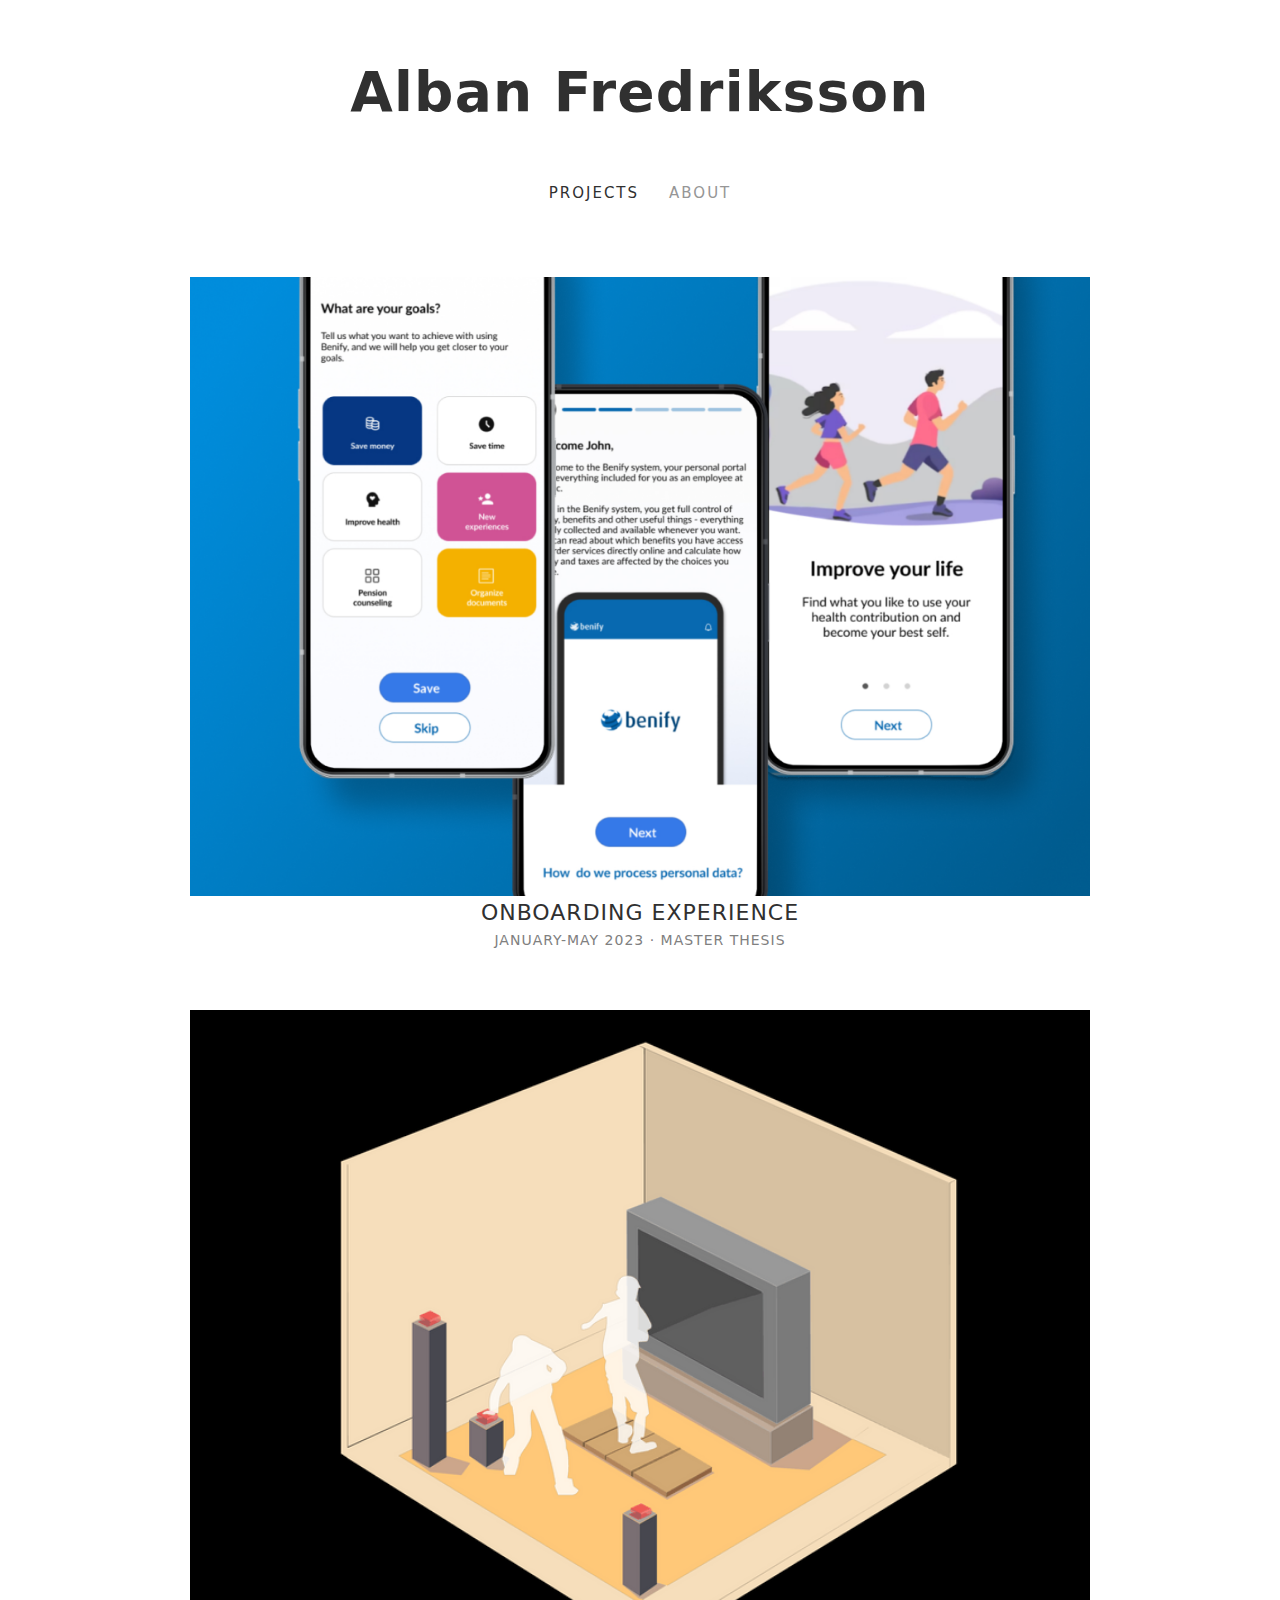
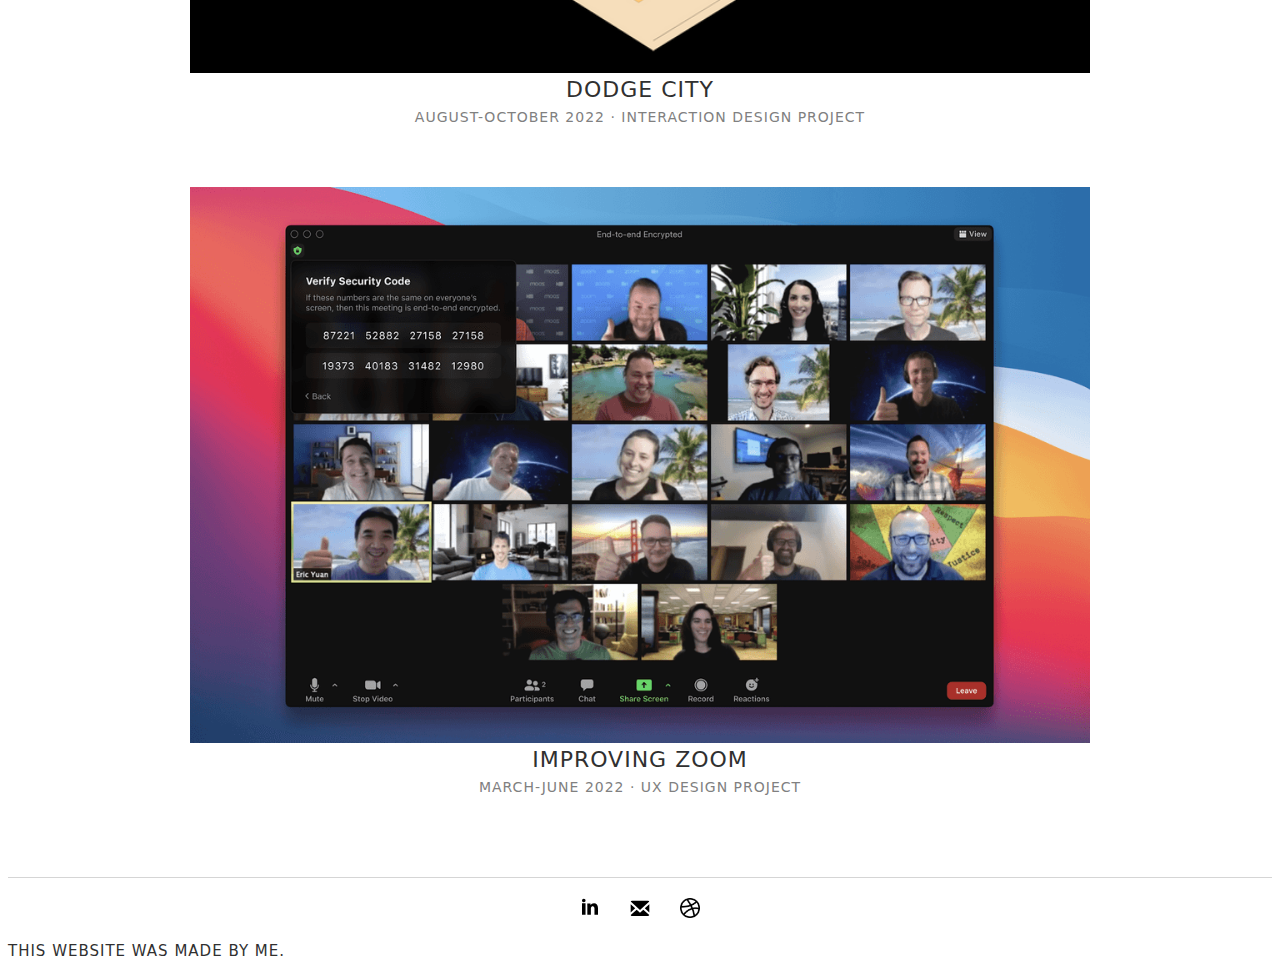
==== index.html @ c1e834f9 "Update and rename home.html to index.html" ====
<!DOCTYPE html>
<html lang="en">
  <head>
    <meta charset="UTF-8" />
    <meta name="viewport" content="width=device-width, initial-scale=1.0" />
    <title>Home</title>
    <link rel="stylesheet" href="home.css" />
    <link rel="preconnect" href="https://fonts.googleapis.com" />
    <link rel="preconnect" href="https://fonts.gstatic.com" crossorigin />
    <link rel="preconnect" href="https://fonts.googleapis.com" />
    <link rel="preconnect" href="https://fonts.gstatic.com" crossorigin />
    <link rel="preconnect" href="https://fonts.googleapis.com" />
    <link rel="preconnect" href="https://fonts.gstatic.com" crossorigin />
    <link rel="preconnect" href="https://fonts.googleapis.com" />
    <link rel="preconnect" href="https://fonts.gstatic.com" crossorigin />
    <link
      href="https://fonts.googleapis.com/css2?family=Montserrat:wght@200;300;400;500;700&display=swap"
      rel="stylesheet"
    />
  </head>

  <body>
    <div class="name-header">
      <a href="home.html">
        <div class="name">Alban Fredriksson</div>
      </a>
    </div>

    <div class="navigation-bar">
      <a class="projects" href="home.html">PROJECTS</a>
      <a class="about" href="About.html">ABOUT</a>
    </div>

    <div class="all-projects">
      <a class="first-project" href="Benify.html">
        <div class="dodge">
          <img src="photos/benify.png" alt="" width="900" />
          <div>
            <p class="text-under-photo">ONBOARDING EXPERIENCE</p>
            <p class="text-under-photo">
              <span style="font-size: 14px; color: gray">JANUARY-MAY 2023 &#xb7; MASTER THESIS</span>
            </p>
          </div>
        </div>
      </a>
    </div>

    <div class="all-projects">
      <a class="first-project" href="Dodge.html">
        <div class="dodge">
          <img src="photos/dodge.png" alt="" width="900" />
          <div>
            <p class="text-under-photo">DODGE CITY</p>
            <p class="text-under-photo">
              <span style="font-size: 14px; color: gray">AUGUST-OCTOBER 2022 &#xb7; INTERACTION DESIGN PROJECT</span>
            </p>
          </div>
        </div>
      </a>
    </div>

    <div class="all-projects">
      <a class="first-project" href="Zoom.html">
        <div class="dodge">
          <img src="photos/zoom.png" alt="" width="900" />
          <div>
            <p class="text-under-photo">IMPROVING ZOOM</p>
            <p class="text-under-photo">
              <span style="font-size: 14px; color: gray">MARCH-JUNE 2022 &#xb7; UX DESIGN PROJECT</span>
            </p>
          </div>
        </div>
      </a>
    </div>



    

    </div>
    <footer class="footer">
      <div class="footer-logos">
        <div class="footer-logo">
          <a
            href="https://www.linkedin.com/in/alban-fredriksson-b3a332230/"
            target="_blank"
          >
            <img src="photos/linkedin.svg" alt="LinkedIn" />
          </a>
        </div>
        <div class="footer-logo">
          <a href="mailto:a.fredriksson229@gmail.com">
            <img
              src="photos/6493080ecf2ab5a0b901a408_social-30.svg"
              alt="Mail"
            />
          </a>
        </div>
        <div class="footer-logo">
          <a href="https://dribbble.com/AlbanFredriksson" target="_blank">
            <img
              src="photos/64ad4845d4f75b8d29791ae5_87400.png"
              alt="Dribbble"
            />
          </a>
        </div>
      </div>
    </footer>
    <div class="madebyme" >THIS WEBSITE WAS MADE BY ME.</div>
  </body>
</html>
---- home.css ----
.name-header, .navigation-bar {
  animation: transitionIn 0.75s;
}

.all-projects {
  animation: fadeIn 0.75s;
}

@keyframes transitionIn {
  from {
    opacity: 0;
    transform: translateY(30px);
  }

  to {
    opacity: 1;
    transform: translateY(0px);
  }
}

@keyframes fadeIn {
  from {
    opacity: 0;
  }

  to {
    opacity: 1;
  }
}


body {
  margin-top: 60px;
  height: 2500px;
  font-family: system-ui, -apple-system, BlinkMacSystemFont, 'Segoe UI', Roboto, Oxygen, Ubuntu, Cantarell, 'Open Sans', 'Helvetica Neue', sans-serif;
  display: flex;
  flex-direction: column;
  min-height: 100vh;
}

a {
  text-decoration: none;
  font-weight: 700;
  color: rgb(48, 48, 48);
}

.name-header {
  display: flex;
  justify-content: center;
  font-size: 55px;
  letter-spacing: 1.2px;
}

.name {
  transition: opacity 0.3s;
  color: rgb(48, 48, 48);
}

.name:hover {
  opacity: 0.7;
}

.navigation-bar {
  display: flex;
  justify-content: center;
  margin-top: 45px;
  color: rgb(48, 48, 48);
  font-weight: 300;
  transition: opacity 0.3s;
}

.about,
.projects {
  font-size: 15px;
  font-weight: 300;
  margin: 15px;
  transition: color 0.2s;
  letter-spacing: 2px;

}

.about{
  color: rgb(150, 150, 150);
}

.about:hover {
  color: black;

}


.all-projects {
  display: flex;
  justify-content: center;
  flex-direction: column;
  align-items: center;
}

.first-project {
  margin-top: 60px;
}

.text-under-photo {
  text-align: center;
  font-size: 22px;
  font-weight: 300;
  margin: 0;
  letter-spacing: 1px;
}

.footer {
  display: flex;
  justify-content: center;
  align-items: center;
  background-color: #353535;
  padding: 20px 0;
  margin-top: 50px;
  position: static;
  border-top: red;
  border-width: 2px;
}

.footer-logos {
  display: flex;
  justify-content: center;
  gap: 30px;
  padding: 0;
}

.footer-logo img {
  width: 20px;
  height: 20px;
}

.footer-logo:hover {
  opacity: 0.7;
}

.footer {
  margin-top: auto;
  display: flex;
  justify-content: center;
  align-items: center;
  background-color: #ffffff;
  padding: 20px 0;
  border-style: solid;
  border-color: rgb(213, 213, 213);
  border-bottom: white;
  border-left: white;
  border-right: white;
  border-width: 1px;
}

.madebyme{
  color: rgb(48, 48, 48);
  font-size: 15px;
  font-weight: 300;
  letter-spacing: 1px;
}


@media (max-width: 950px) {

  .first-project img{
    width: 500px;
  }
}

@media (min-width: 730px) and (max-width: 949px) {
  .first-project img{
    width: 700px;
  }
}
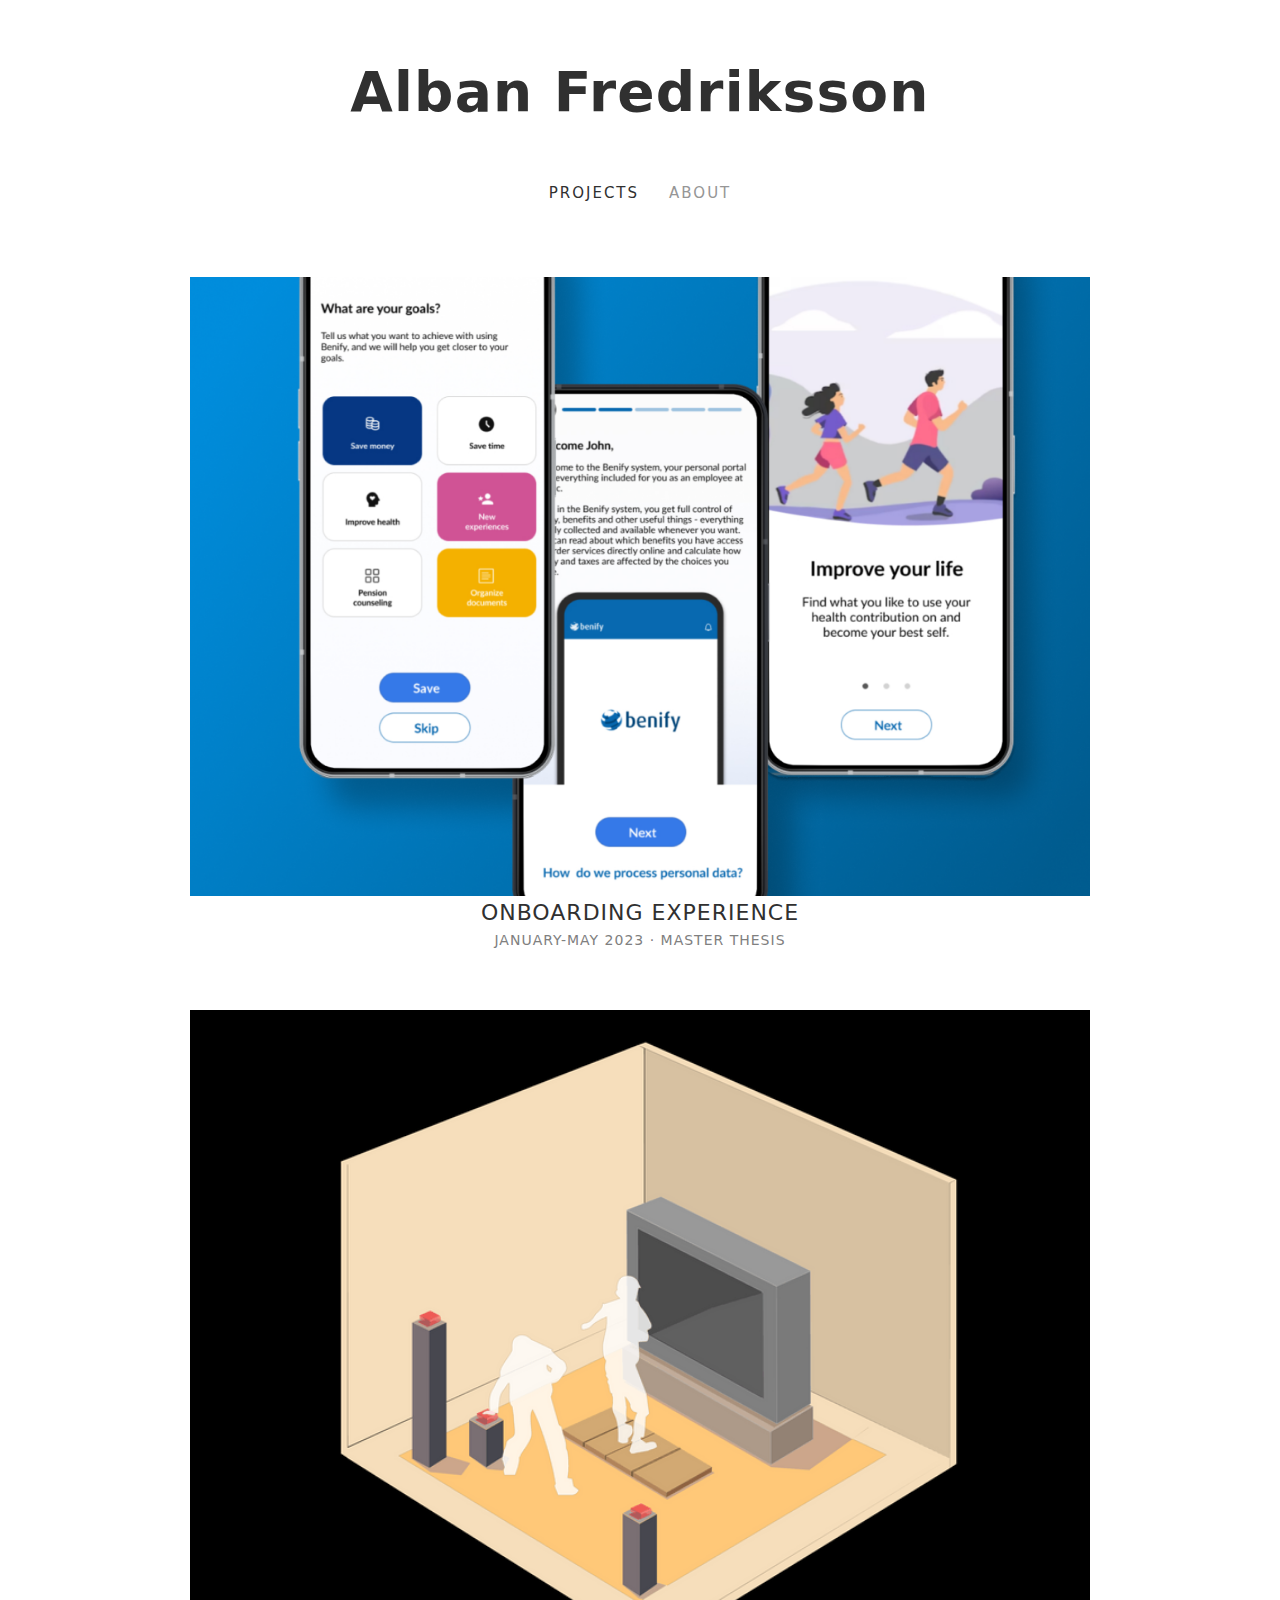
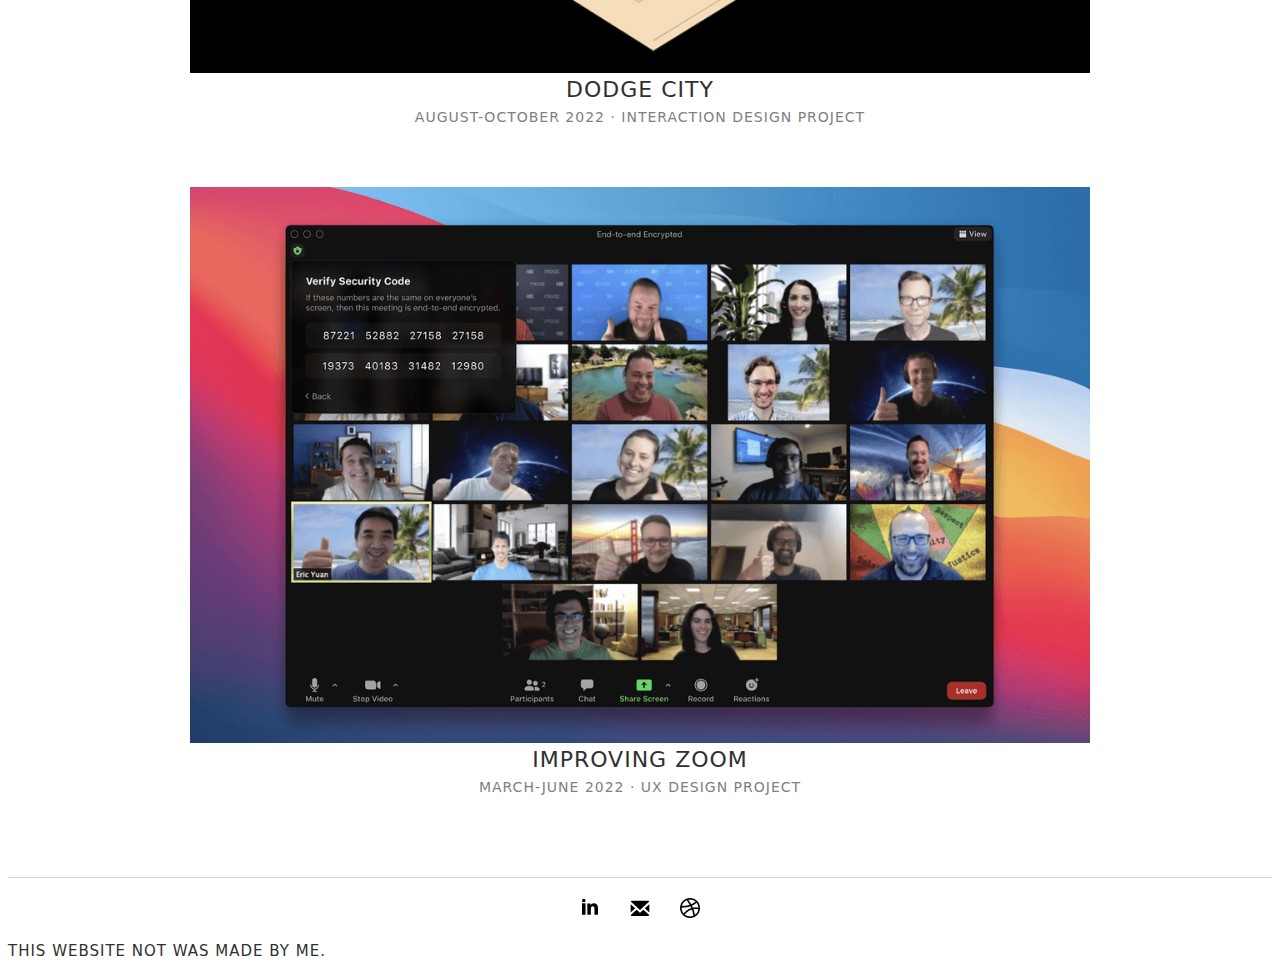
==== commit 454e7fe5: "Update index.html" ====
--- a/index.html
+++ b/index.html
@@ -21,13 +21,13 @@
 
   <body>
     <div class="name-header">
-      <a href="home.html">
+      <a href="index.html">
         <div class="name">Alban Fredriksson</div>
       </a>
     </div>
 
     <div class="navigation-bar">
-      <a class="projects" href="home.html">PROJECTS</a>
+      <a class="projects" href="index.html">PROJECTS</a>
       <a class="about" href="About.html">ABOUT</a>
     </div>
 
@@ -106,6 +106,6 @@
         </div>
       </div>
     </footer>
-    <div class="madebyme" >THIS WEBSITE WAS MADE BY ME.</div>
+    <div class="madebyme" >THIS WEBSITE NOT WAS MADE BY ME.</div>
   </body>
 </html>
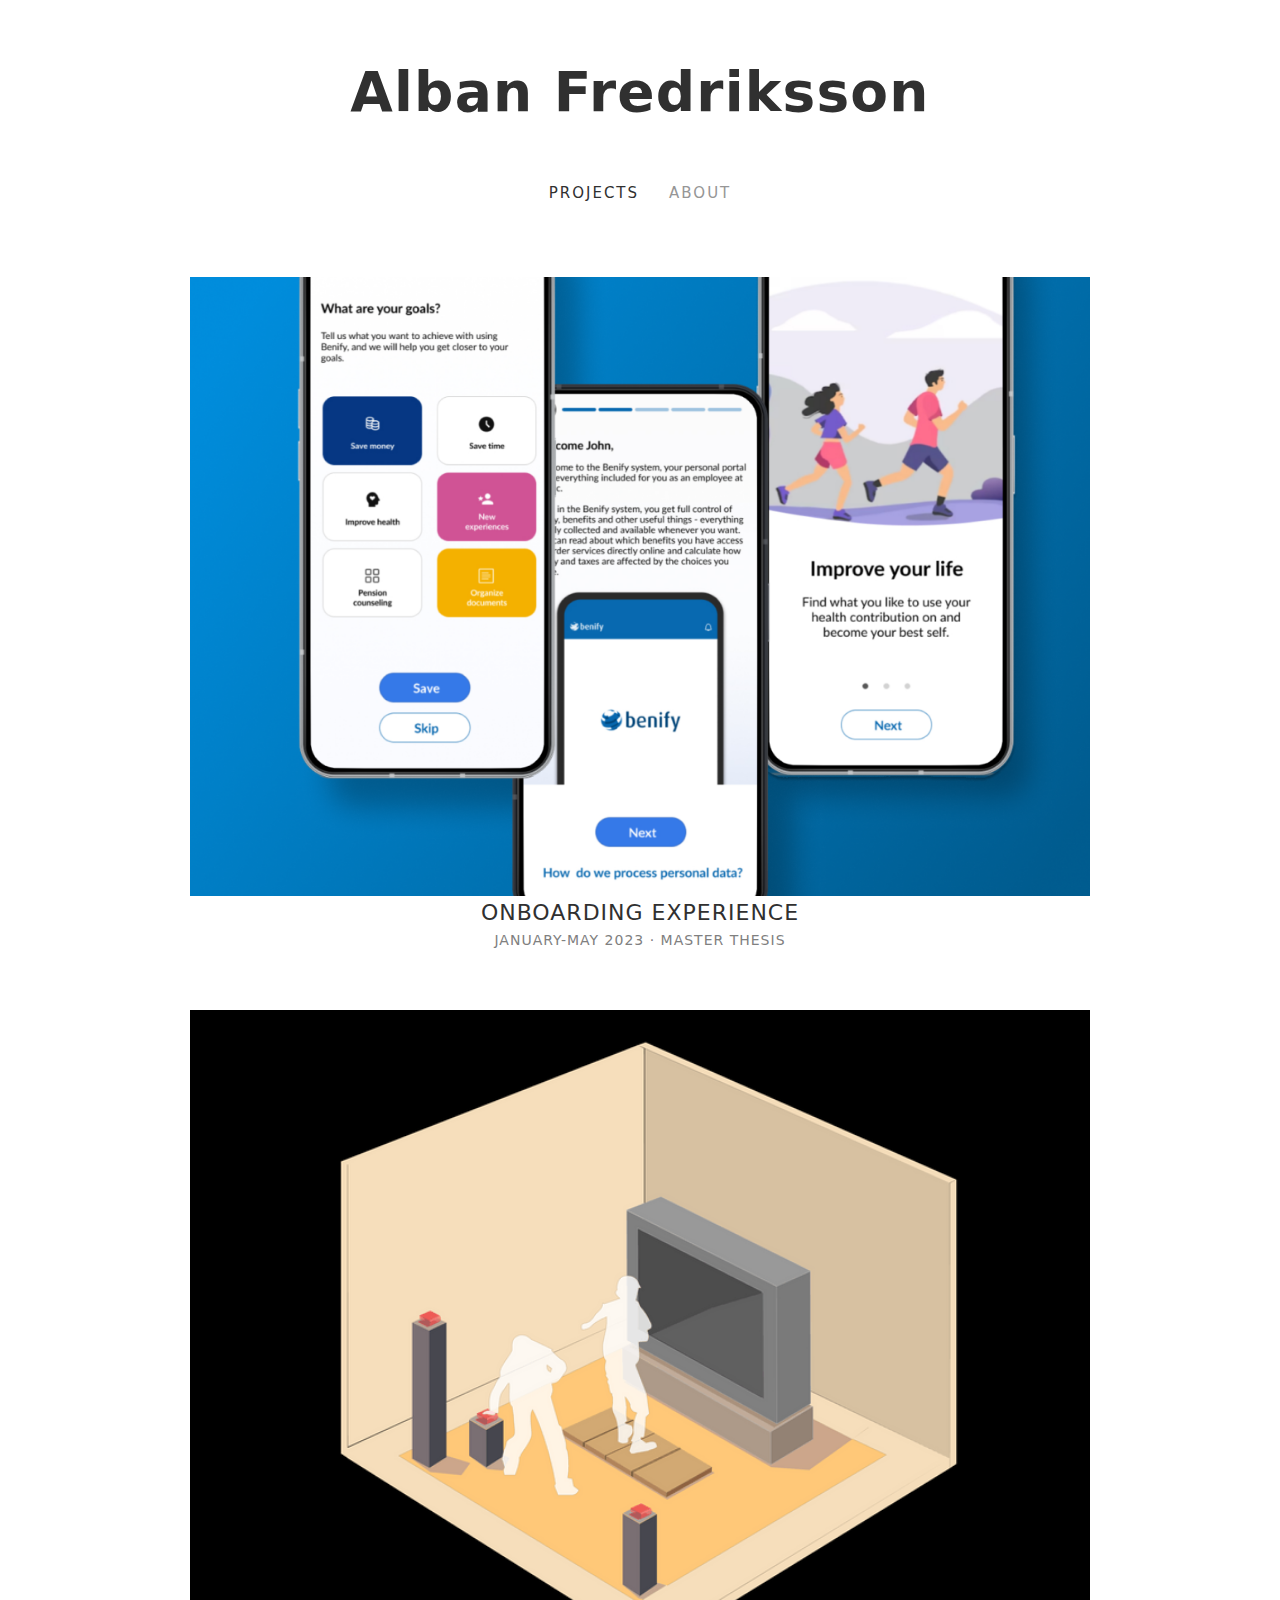
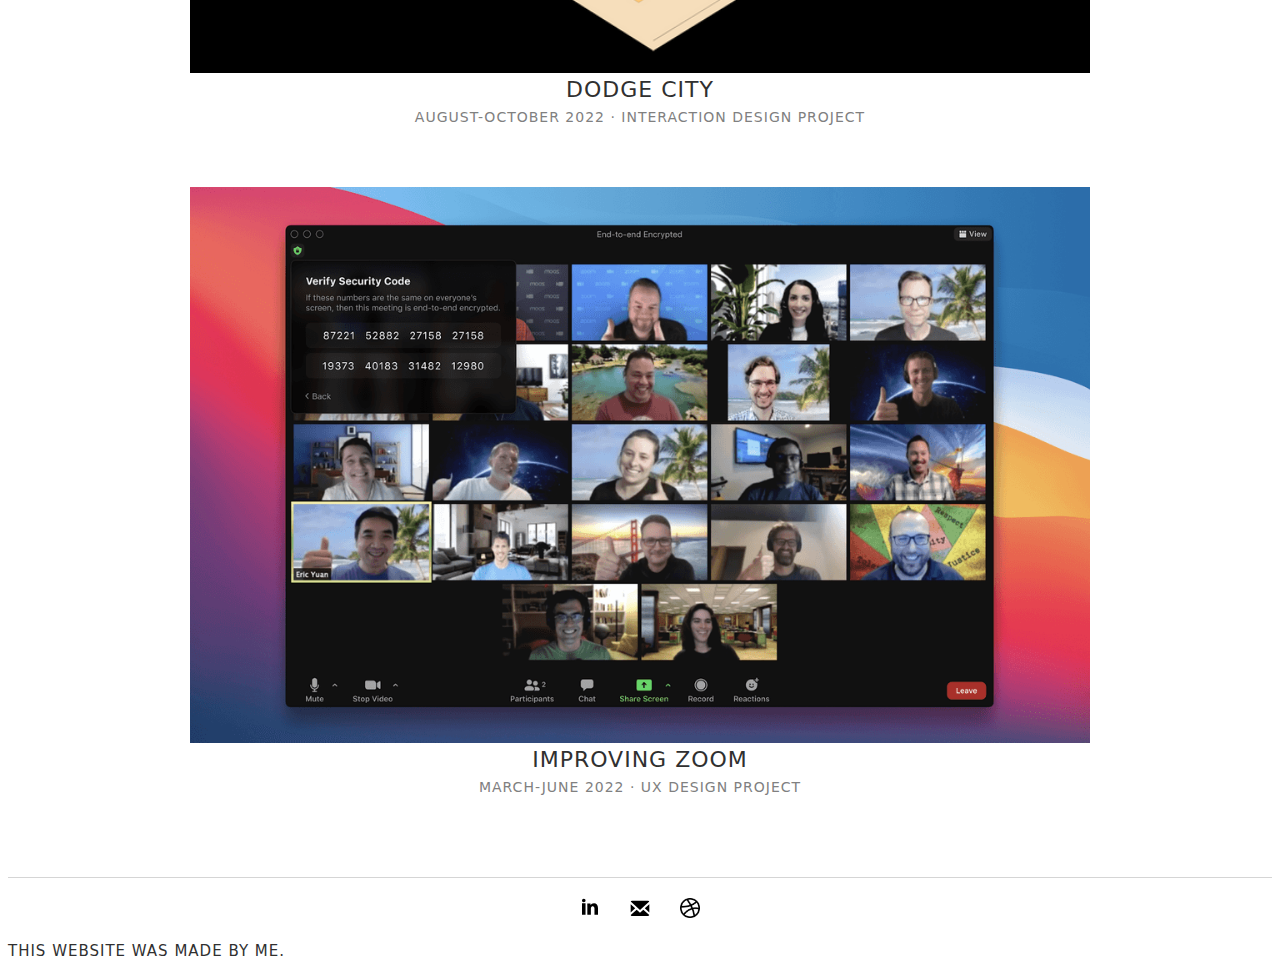
==== commit d64f108f: "Update index.html" ====
--- a/index.html
+++ b/index.html
@@ -106,6 +106,6 @@
         </div>
       </div>
     </footer>
-    <div class="madebyme" >THIS WEBSITE NOT WAS MADE BY ME.</div>
+    <div class="madebyme" >THIS WEBSITE WAS MADE BY ME.</div>
   </body>
 </html>
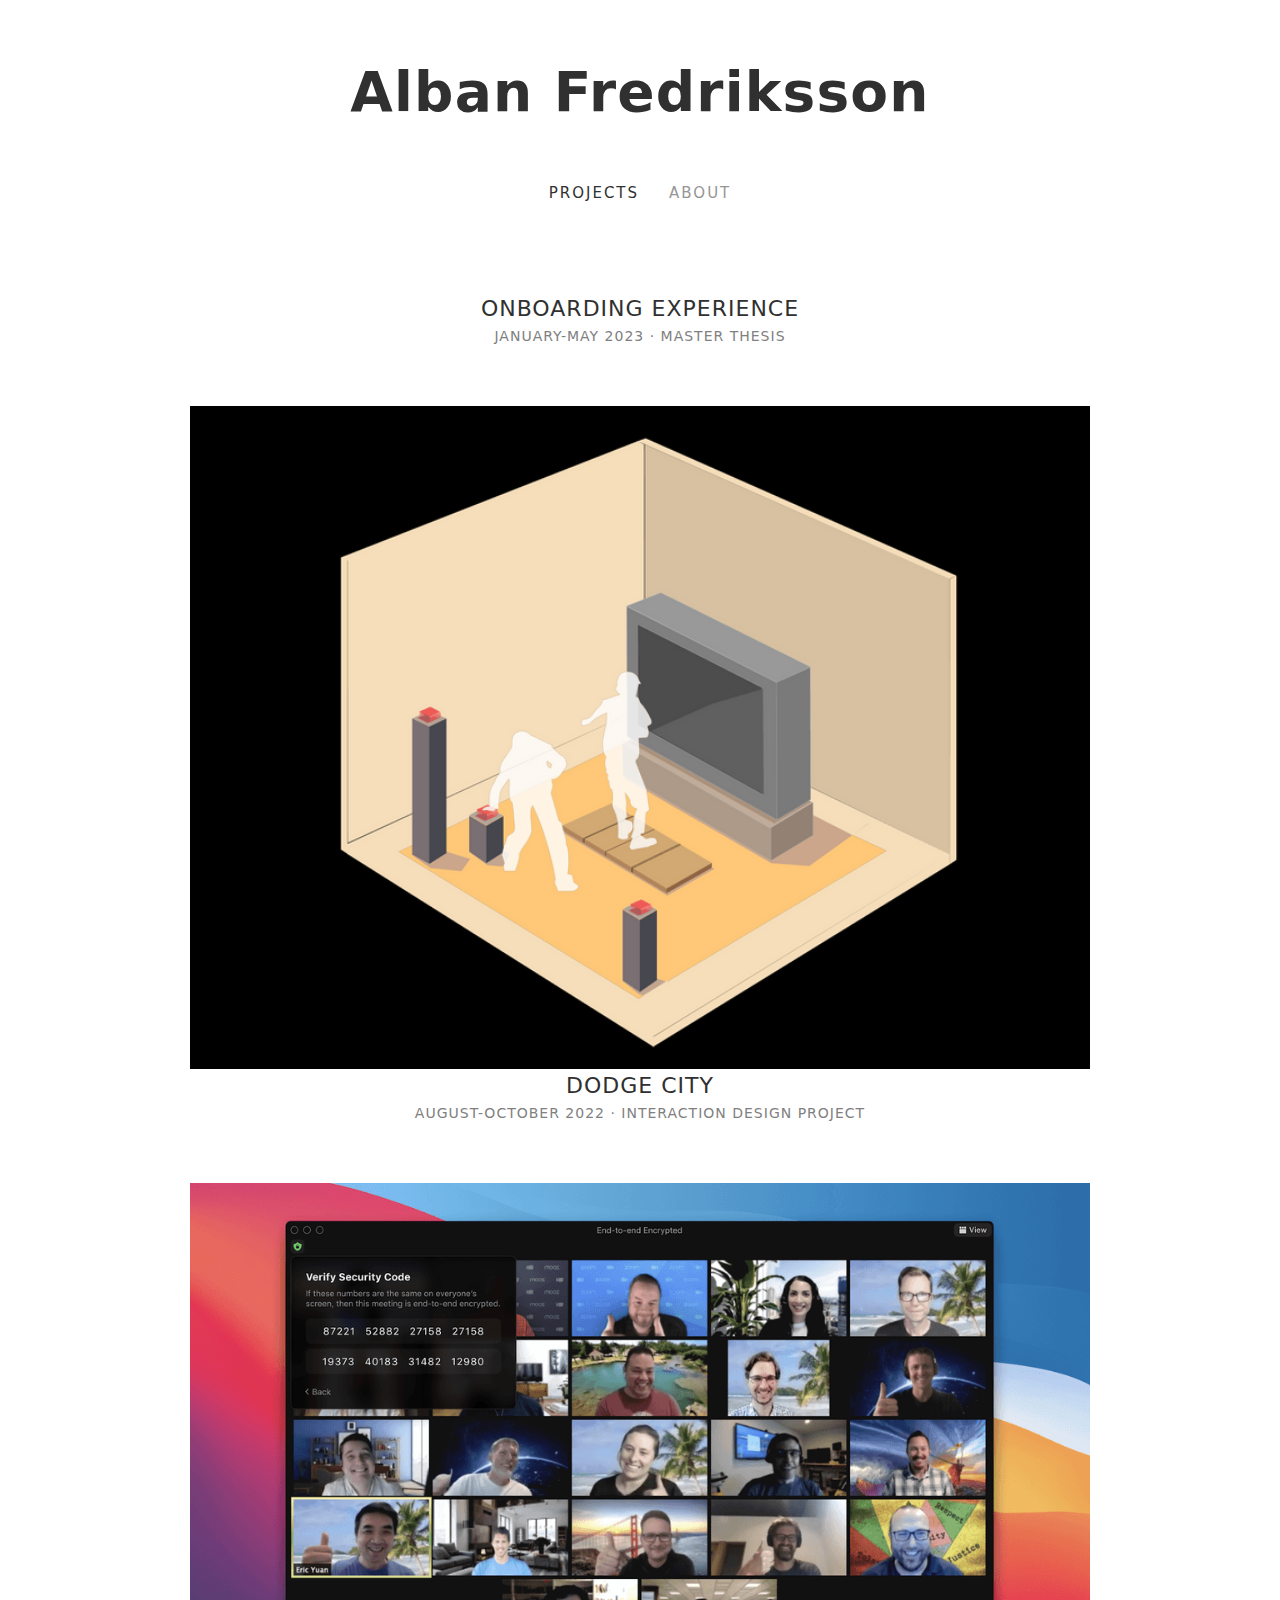
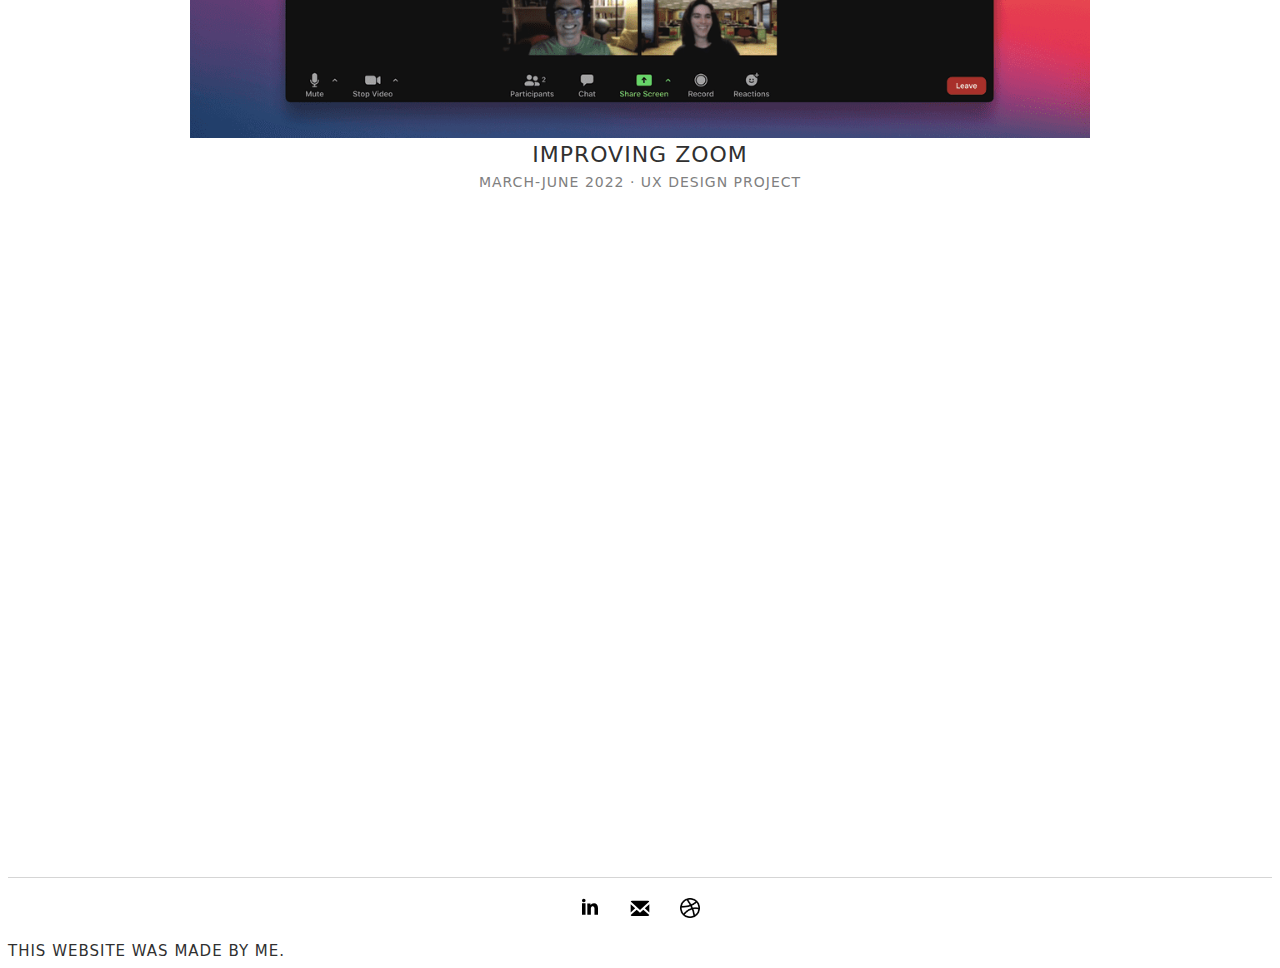
==== commit 92cb77fc: "Update index.html" ====
--- a/index.html
+++ b/index.html
@@ -32,9 +32,9 @@
     </div>
 
     <div class="all-projects">
-      <a class="first-project" href="Benify.html">
+      <a class="first-project" href="Benify-headerny.html">
         <div class="dodge">
-          <img src="photos/benify.png" alt="" width="900" />
+          <img src="photos/Benify-headerny.png" alt="" width="900" />
           <div>
             <p class="text-under-photo">ONBOARDING EXPERIENCE</p>
             <p class="text-under-photo">
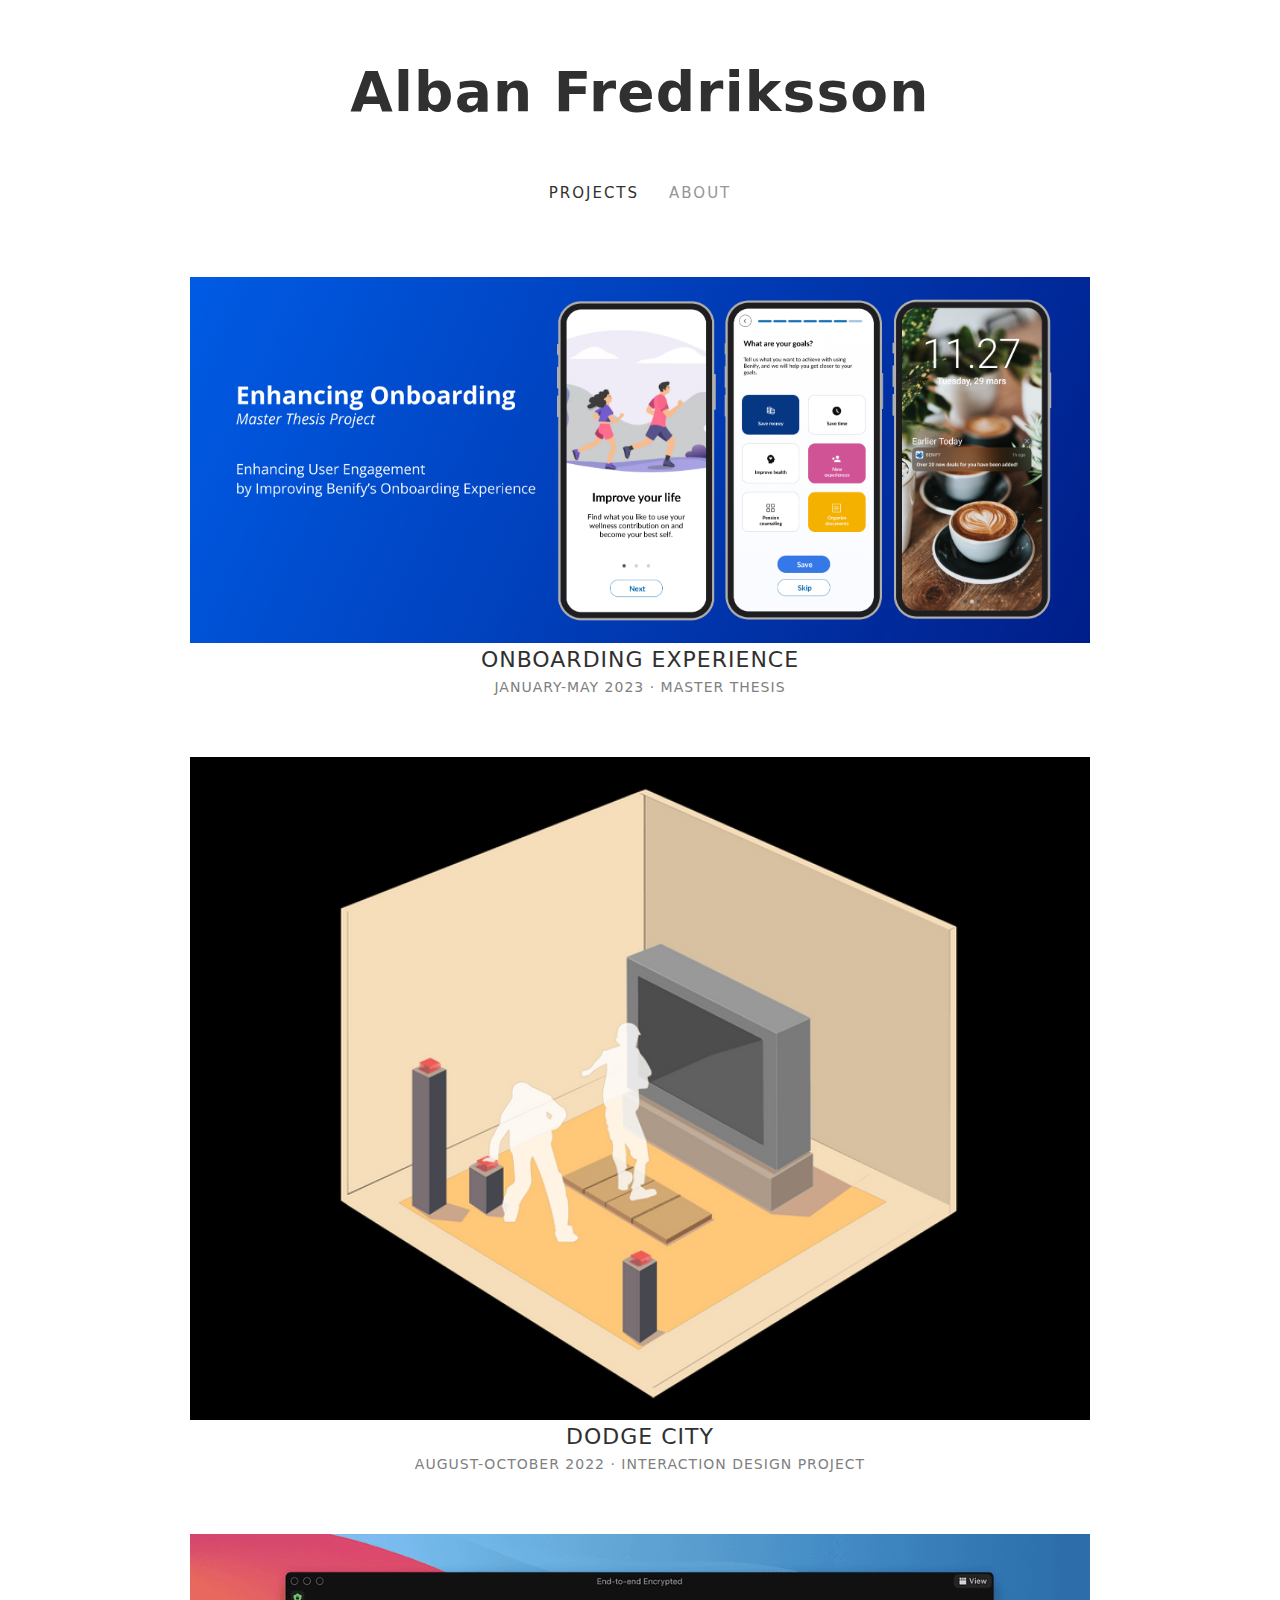
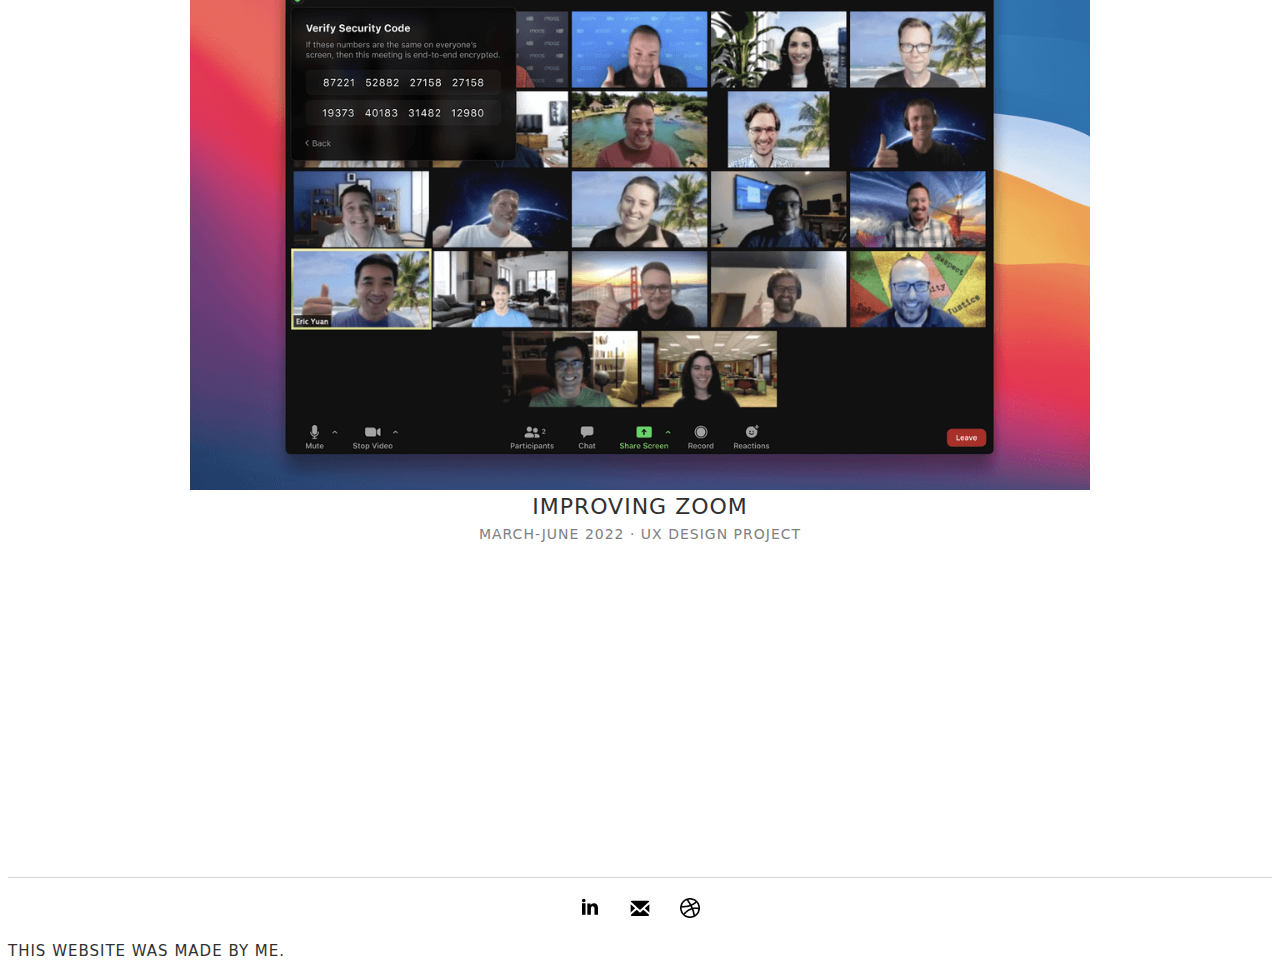
==== commit c626cd16: "Update index.html" ====
--- a/index.html
+++ b/index.html
@@ -32,9 +32,9 @@
     </div>
 
     <div class="all-projects">
-      <a class="first-project" href="Benify-headerny.html">
+      <a class="first-project" href="Benify.html">
         <div class="dodge">
-          <img src="photos/Benify-headerny.png" alt="" width="900" />
+          <img src="photos/Benify-headerny.jpg" alt="" width="900" />
           <div>
             <p class="text-under-photo">ONBOARDING EXPERIENCE</p>
             <p class="text-under-photo">
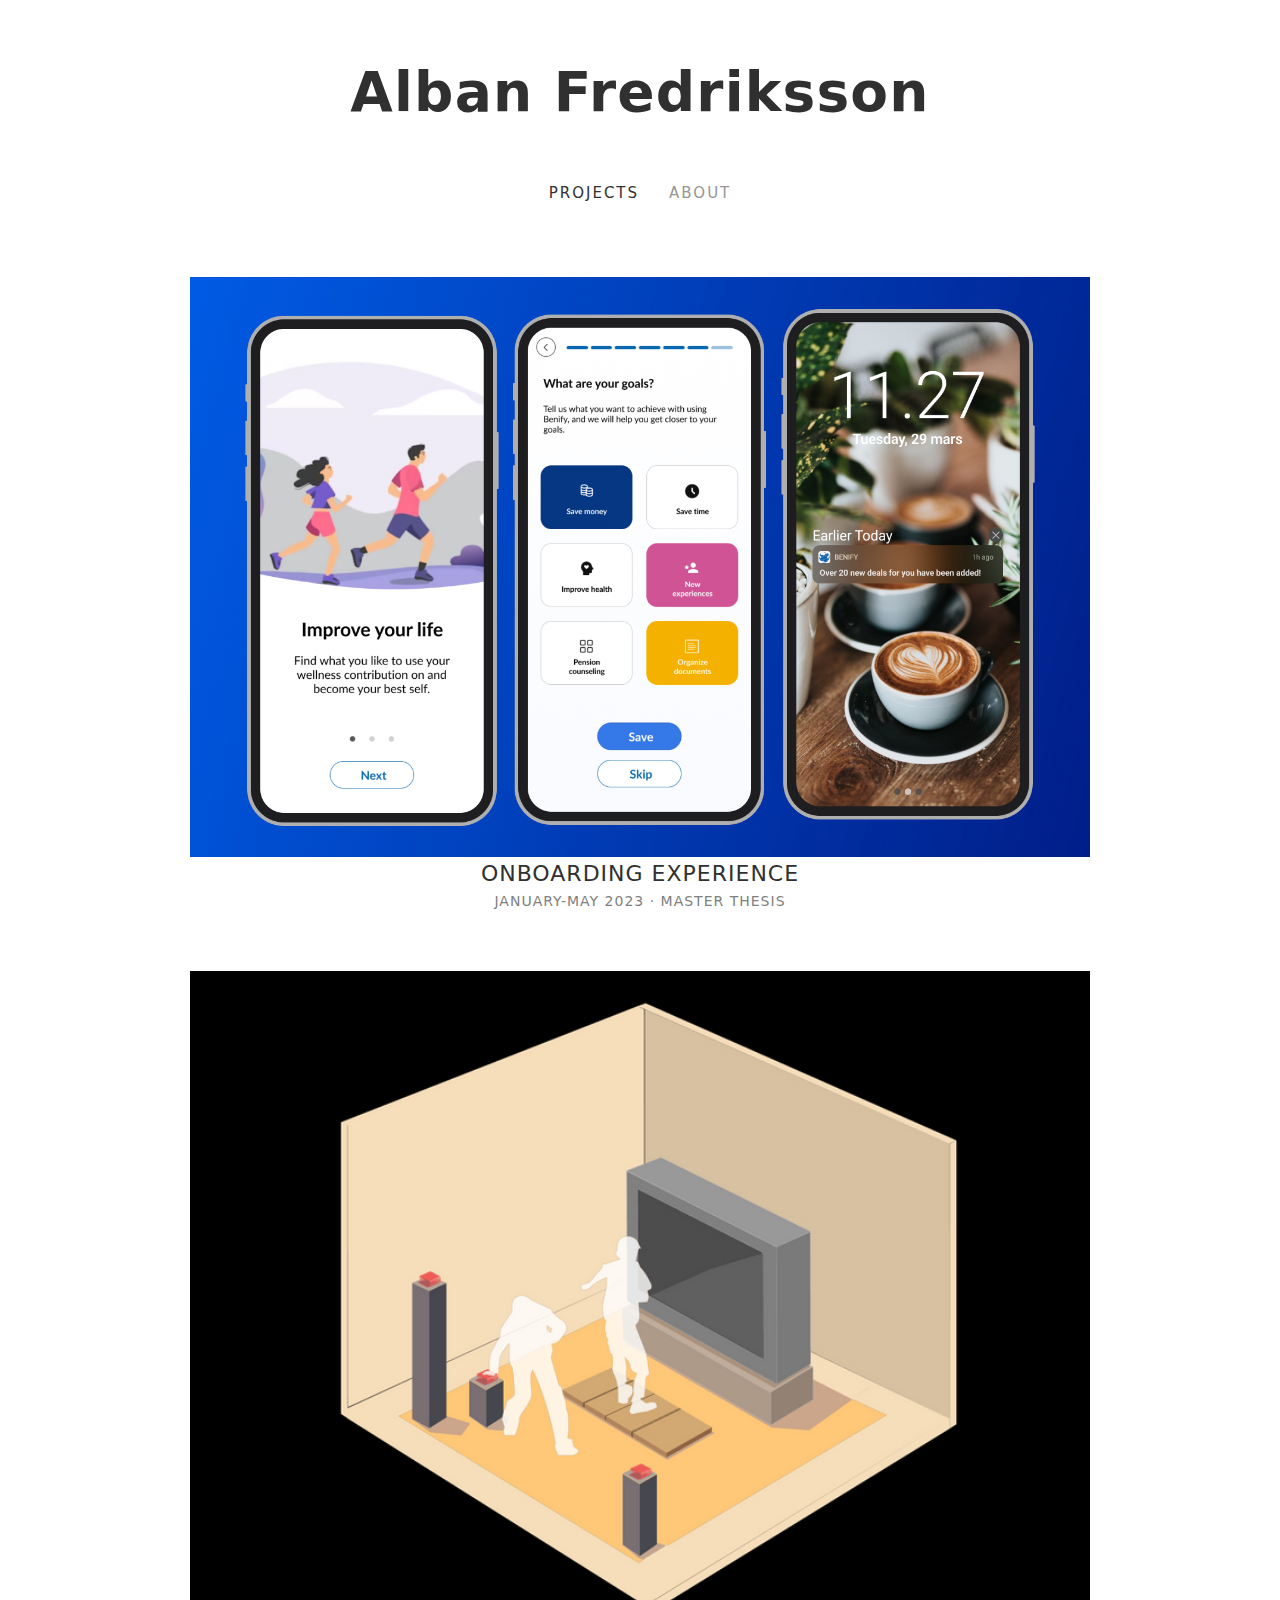
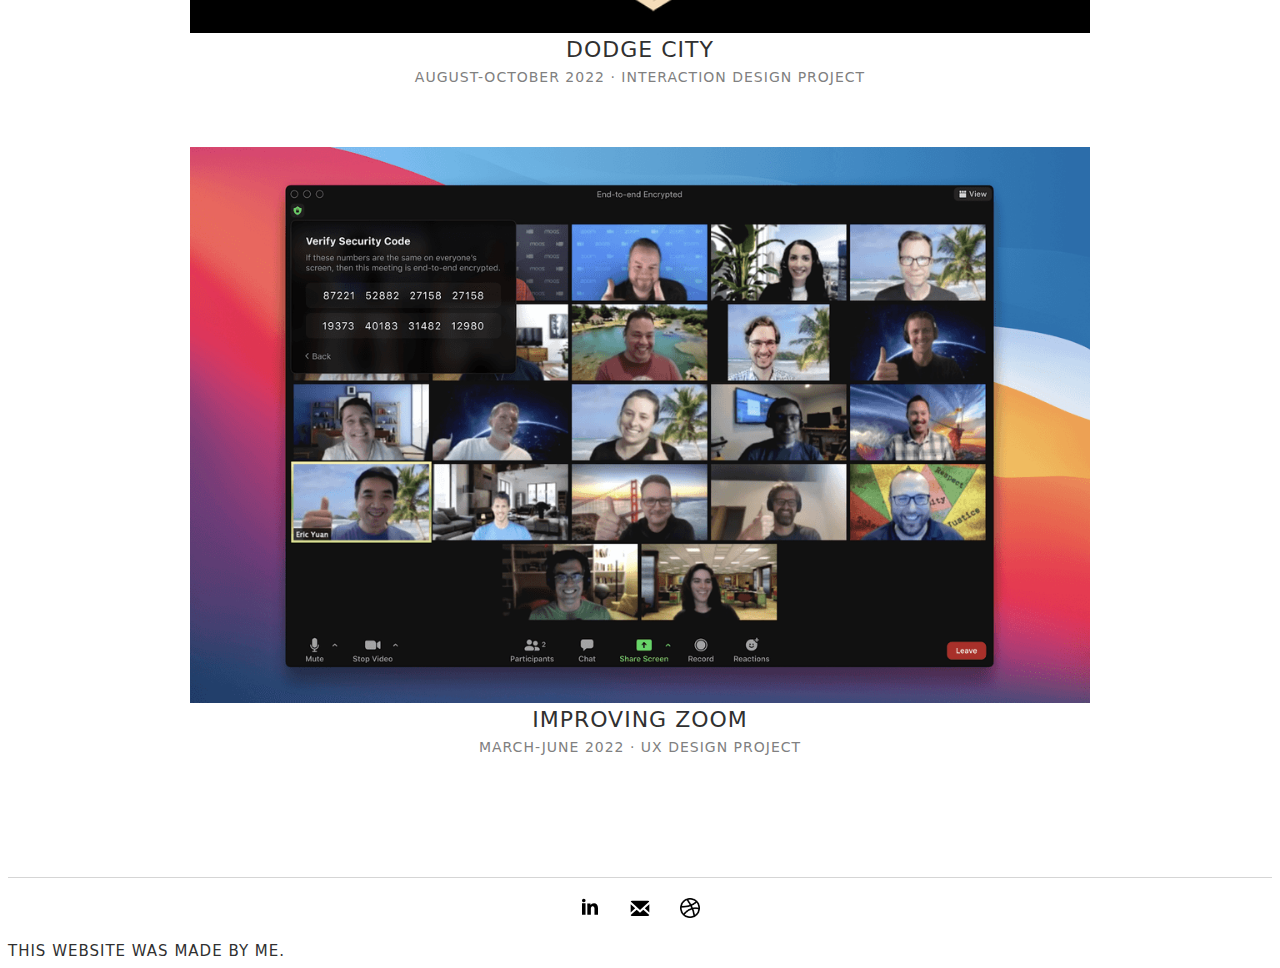
==== commit 659156b5: "Update index.html" ====
--- a/index.html
+++ b/index.html
@@ -34,7 +34,7 @@
     <div class="all-projects">
       <a class="first-project" href="Benify.html">
         <div class="dodge">
-          <img src="photos/Benify-headerny.jpg" alt="" width="900" />
+          <img src="photos/nybildbenify.jpg" alt="" width="900" />
           <div>
             <p class="text-under-photo">ONBOARDING EXPERIENCE</p>
             <p class="text-under-photo">
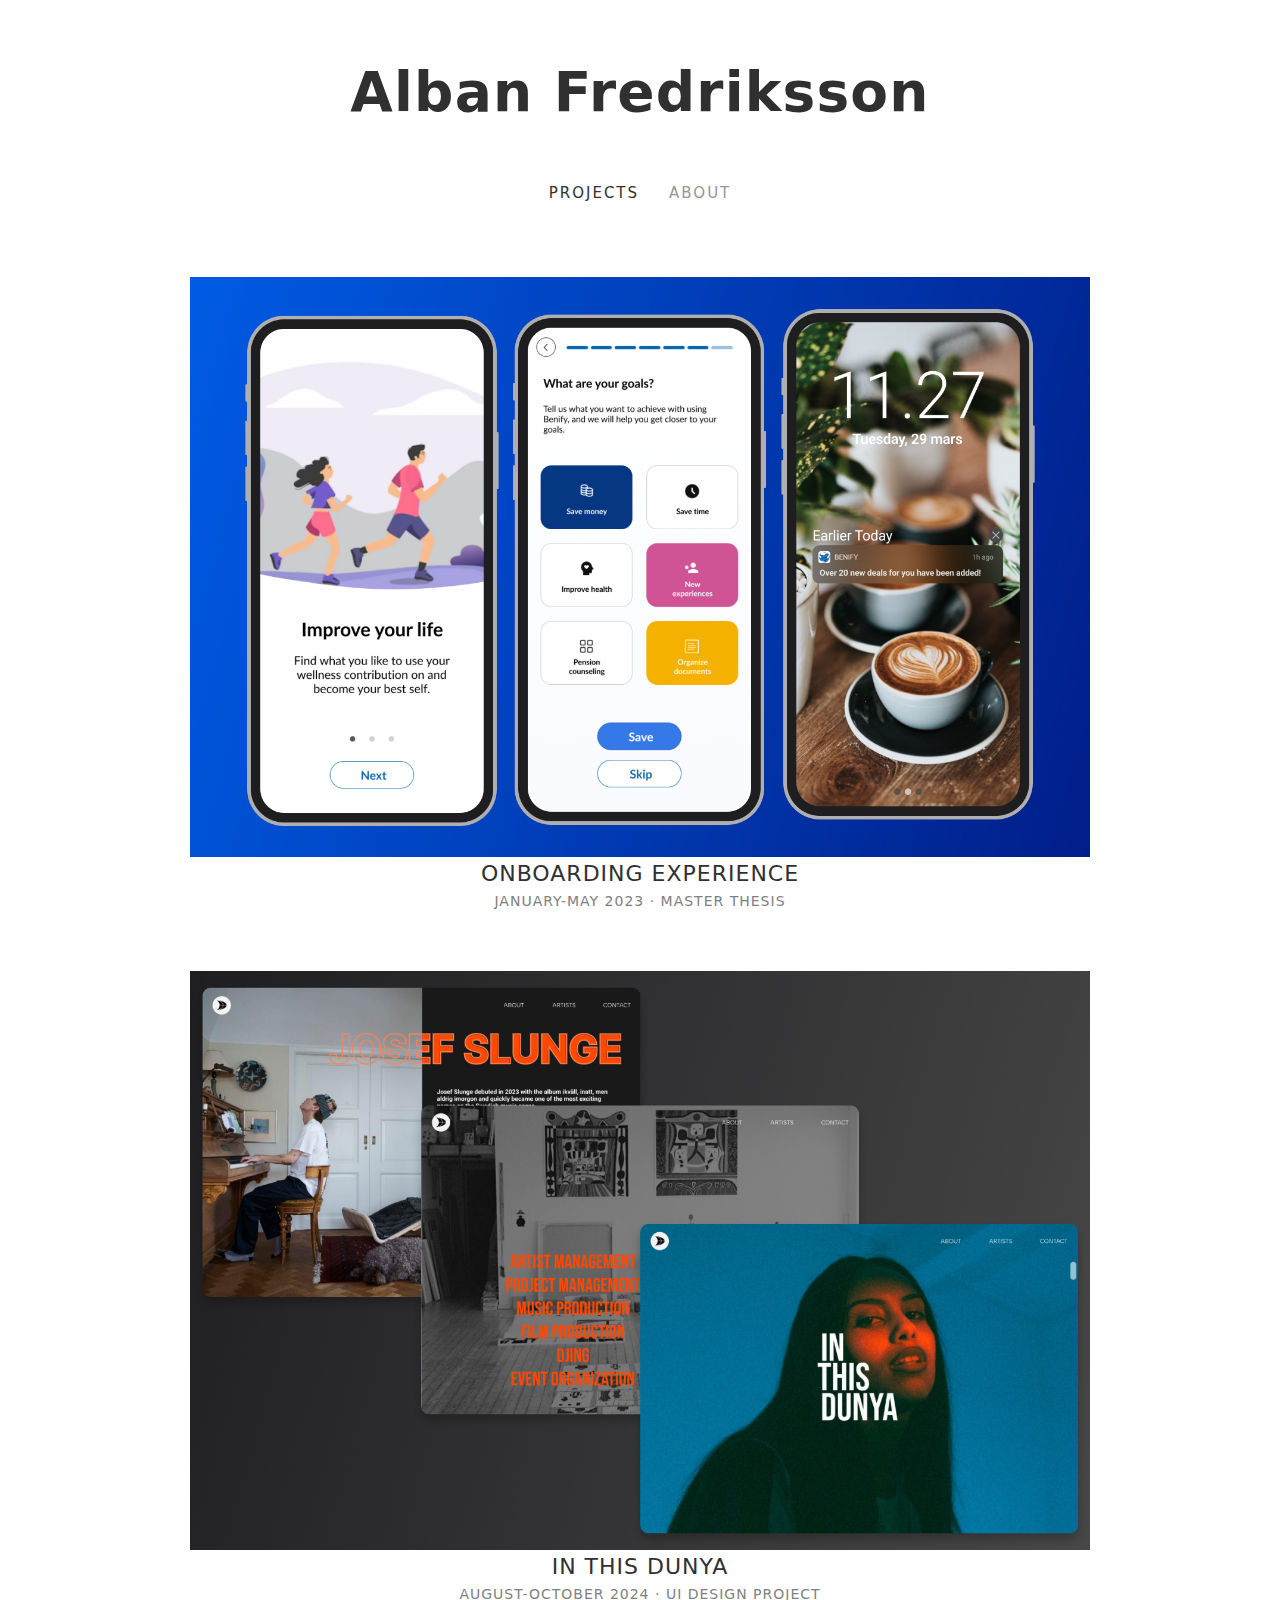
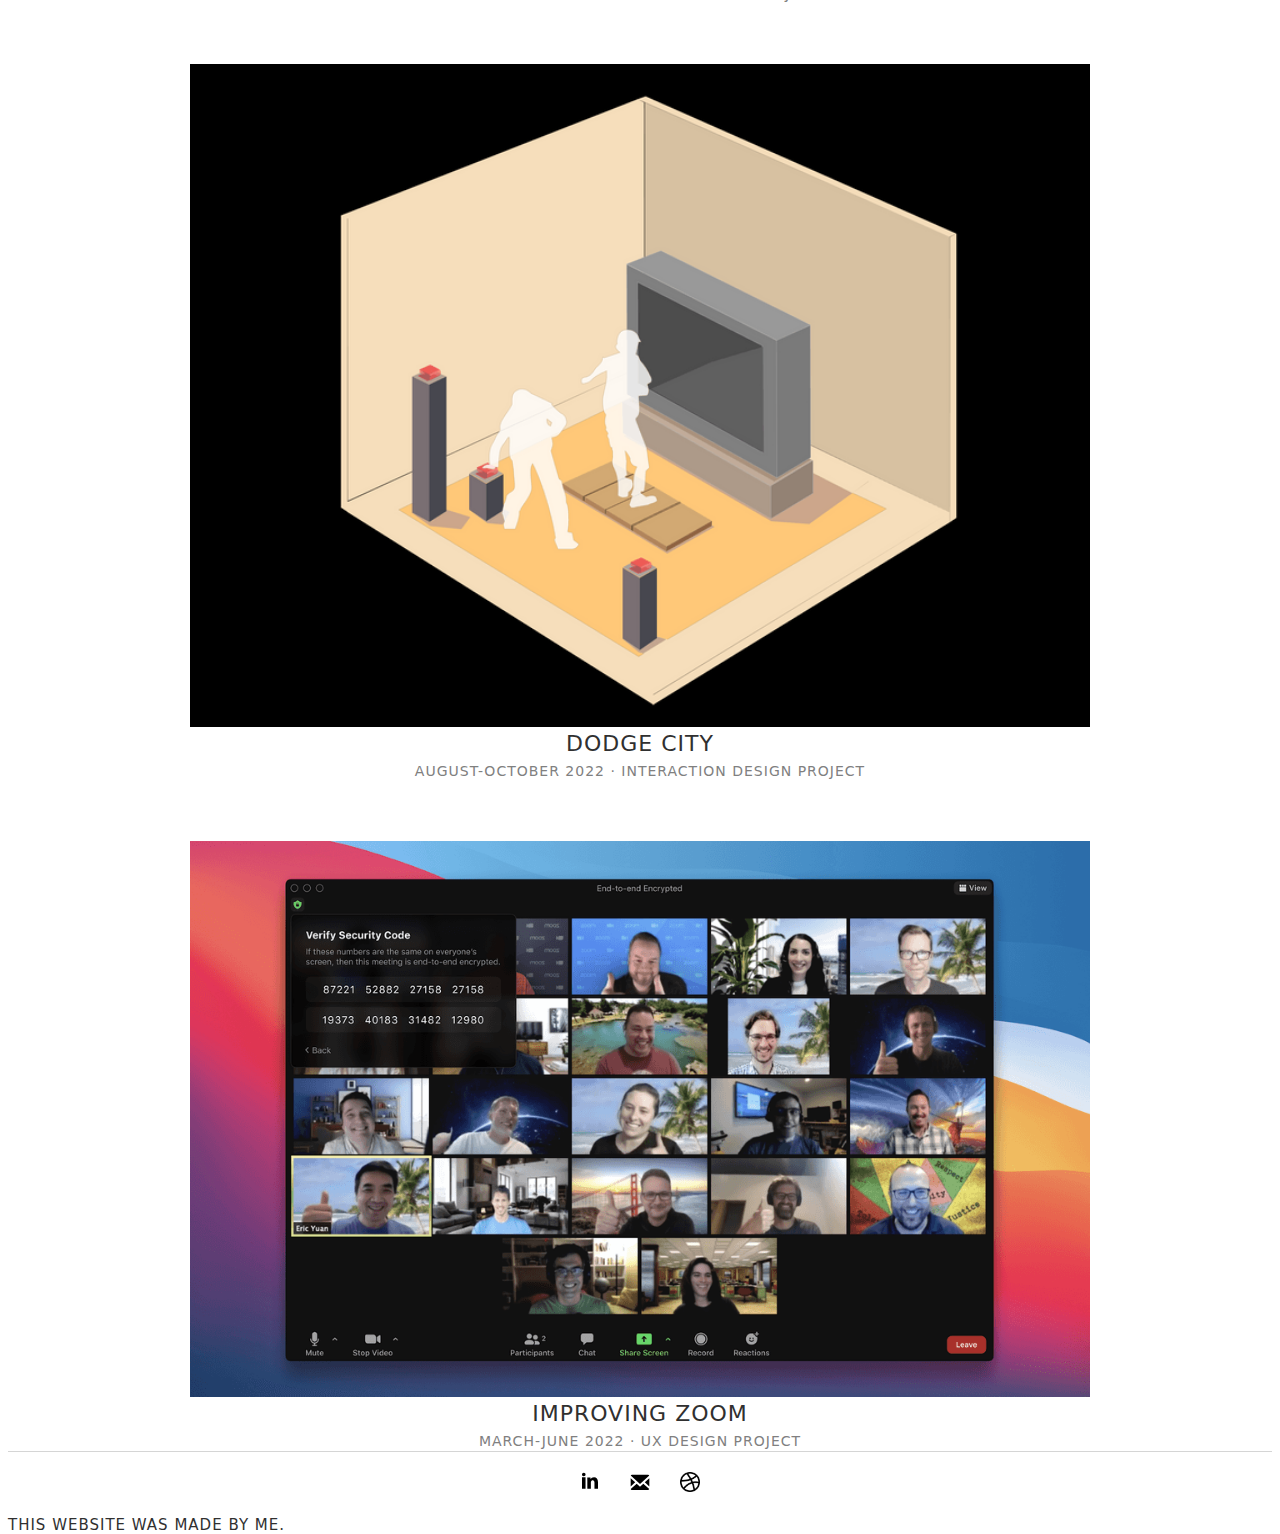
==== commit a8bee2ce: "Update index.html" ====
--- a/index.html
+++ b/index.html
@@ -44,6 +44,23 @@
         </div>
       </a>
     </div>
+
+
+        <div class="all-projects">
+      <a class="first-project" href="inthisdunya.html">
+        <div class="dodge">
+          <img src="photos/inthisdunya-pres.jpg" alt="" width="900" />
+          <div>
+            <p class="text-under-photo">IN THIS DUNYA</p>
+            <p class="text-under-photo">
+              <span style="font-size: 14px; color: gray">AUGUST-OCTOBER 2024 &#xb7; UI DESIGN PROJECT</span>
+            </p>
+          </div>
+        </div>
+      </a>
+    </div>
+
+    
 
     <div class="all-projects">
       <a class="first-project" href="Dodge.html">
